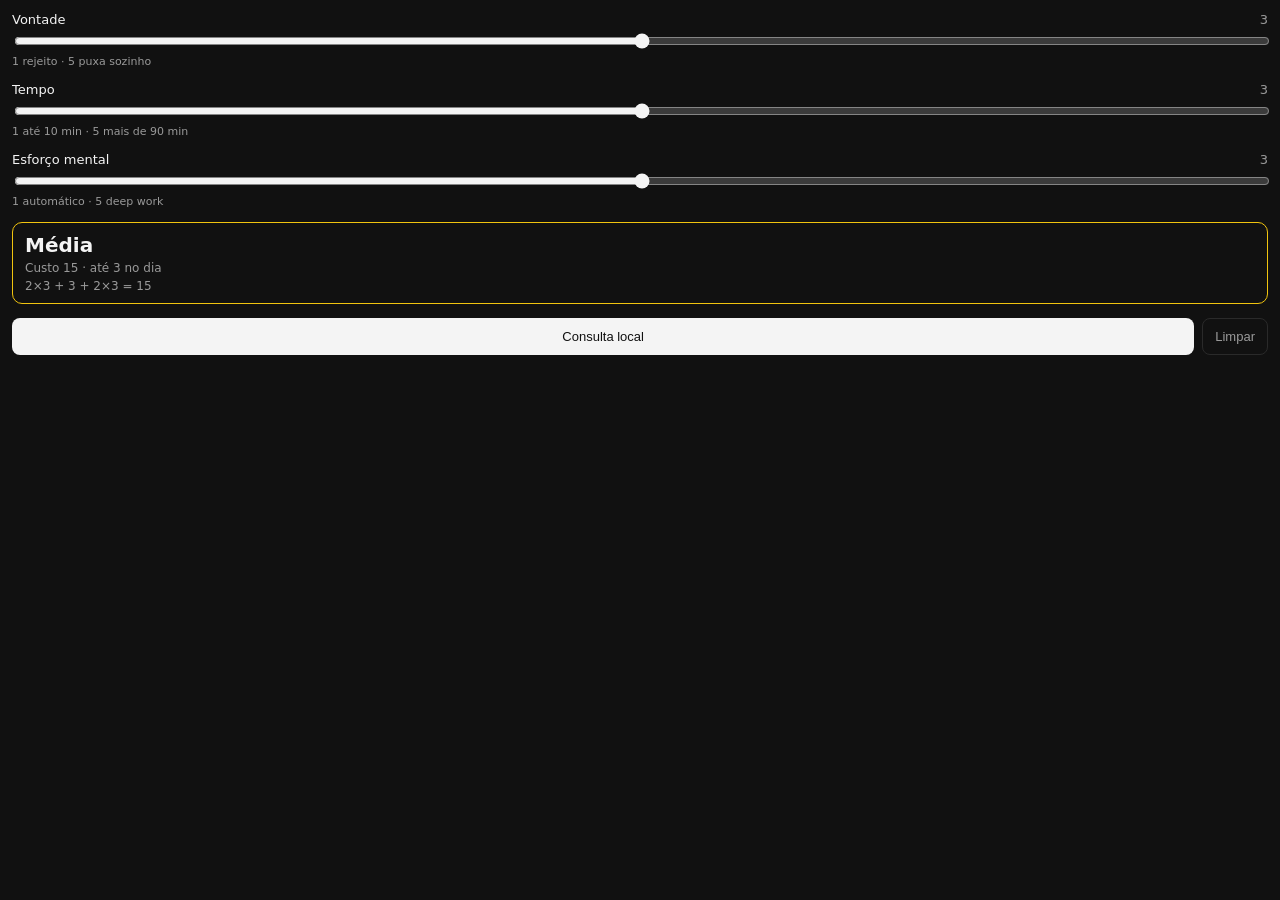
==== calc.html @ 3c72faa1 "Add Trello Power-Up Energia 5-3-1" ====
<!DOCTYPE html>
<html lang="pt-BR">
  <head>
    <meta charset="utf-8" />
    <meta name="viewport" content="width=device-width, initial-scale=1" />
    <title>Calcular energia</title>
    <link rel="stylesheet" href="./style.css" />
  </head>
  <body>
    <div id="app">
      <form id="form">
        <label class="row">
          <span class="k">Vontade</span>
          <span class="n" id="vontade-n">3</span>
          <input id="vontade" type="range" min="1" max="5" step="1" value="3" />
          <small>1 rejeito · 5 puxa sozinho</small>
        </label>
        <label class="row">
          <span class="k">Tempo</span>
          <span class="n" id="tempo-n">3</span>
          <input id="tempo" type="range" min="1" max="5" step="1" value="3" />
          <small>1 até 10 min · 5 mais de 90 min</small>
        </label>
        <label class="row">
          <span class="k">Esforço mental</span>
          <span class="n" id="esforco-n">3</span>
          <input id="esforco" type="range" min="1" max="5" step="1" value="3" />
          <small>1 automático · 5 deep work</small>
        </label>
        <div id="resultado" class="resultado" hidden>
          <p id="nivel"></p>
          <p id="custo"></p>
          <p id="conta"></p>
          <p id="motivo" hidden></p>
        </div>
        <div class="acoes">
          <button class="prim" id="salvar" type="submit">Salvar no card</button>
          <button class="ghost" id="limpar" type="button">Limpar</button>
        </div>
      </form>
    </div>
    <script src="https://p.trellocdn.com/power-up.min.js"></script>
    <script src="./js/formula.js"></script>
    <script src="./js/calc.js"></script>
  </body>
</html>
---- style.css ----
:root {
  --bg: #111111;
  --ink: #f4f4f4;
  --muted: #9a9a9a;
  --line: #2a2a2a;
  --baixa: #2ecc71;
  --media: #f1c40f;
  --alta: #e74c3c;
  font-family: ui-sans-serif, system-ui, -apple-system, Segoe UI, sans-serif;
}

* { box-sizing: border-box; }
html, body {
  margin: 0;
  background: var(--bg);
  color: var(--ink);
}

#app { padding: 12px; }

label.row {
  display: grid;
  grid-template-columns: 1fr auto;
  gap: 4px 12px;
  margin: 0 0 14px;
  font-size: 13px;
}

label.row span.k { color: var(--ink); }
label.row span.n {
  font-variant-numeric: tabular-nums;
  color: var(--muted);
}
label.row small {
  grid-column: 1 / -1;
  color: var(--muted);
  font-size: 11px;
}

input[type="range"] {
  grid-column: 1 / -1;
  width: 100%;
  accent-color: #f4f4f4;
}

.resultado {
  border: 1px solid var(--line);
  border-radius: 10px;
  padding: 10px 12px;
  margin: 8px 0 14px;
}
.resultado.baixa { border-color: var(--baixa); }
.resultado.media { border-color: var(--media); }
.resultado.alta { border-color: var(--alta); }

#nivel { font-size: 20px; font-weight: 700; margin: 0; }
#custo, #conta, #motivo {
  margin: 4px 0 0;
  font-size: 12px;
  color: var(--muted);
}

.acoes { display: flex; gap: 8px; }

button {
  border: 0;
  border-radius: 8px;
  padding: 10px 12px;
  font-size: 13px;
  cursor: pointer;
}
button.prim { background: #f4f4f4; color: #111; flex: 1; }
button.ghost {
  background: transparent;
  color: var(--muted);
  border: 1px solid var(--line);
}

.box {
  border: 1px solid var(--line);
  border-radius: 8px;
  padding: 10px 12px;
  display: flex;
  flex-direction: column;
  gap: 2px;
  font-size: 13px;
}
.box.vazia { color: var(--muted); }
.box.baixa { border-color: var(--baixa); }
.box.media { border-color: var(--media); }
.box.alta { border-color: var(--alta); }
.box span { color: var(--muted); font-size: 12px; }
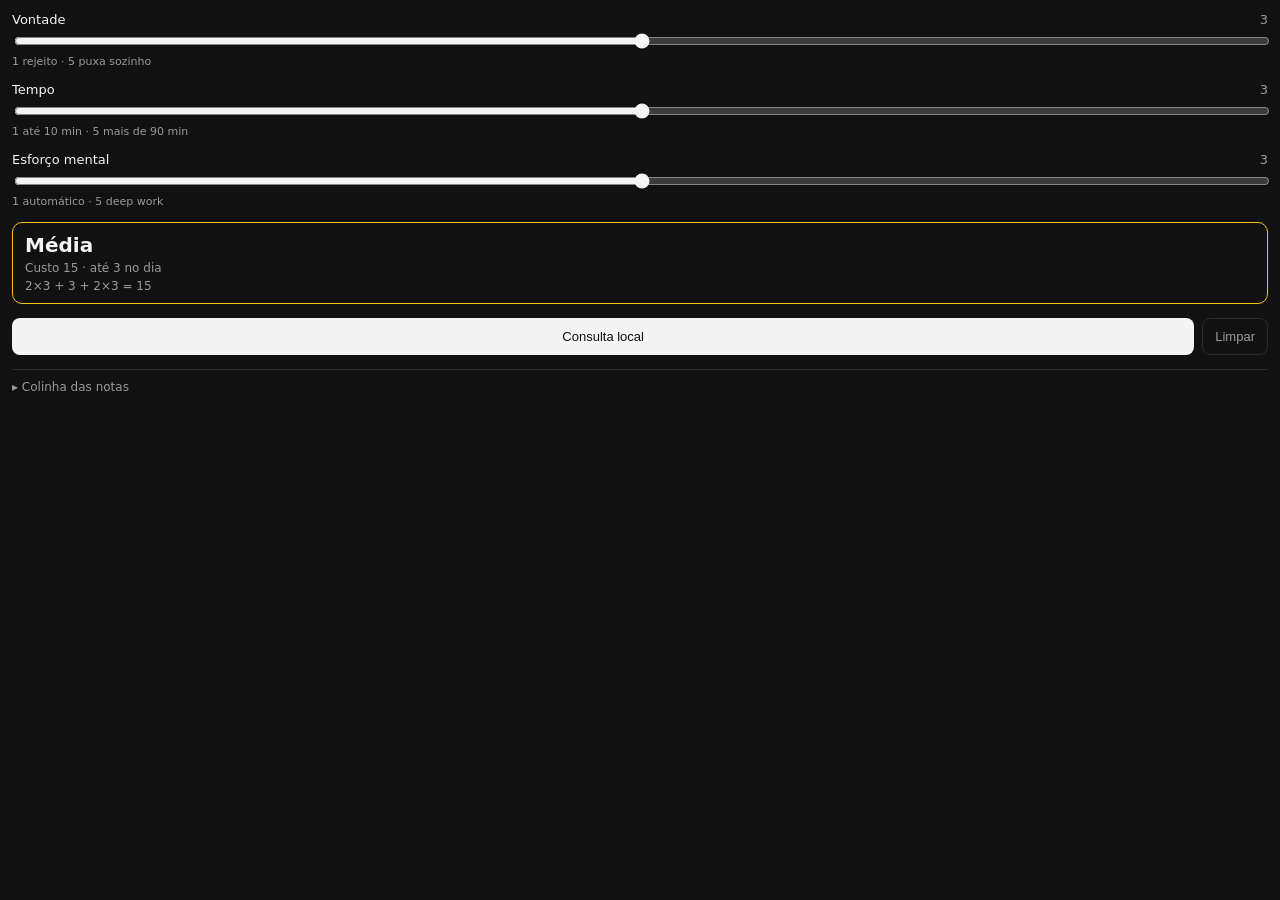
==== commit 186fbc1d: "Add cheat sheet for 1-5 scores in calculator popup" ====
--- a/calc.html
+++ b/calc.html
@@ -27,16 +27,46 @@
           <input id="esforco" type="range" min="1" max="5" step="1" value="3" />
           <small>1 automático · 5 deep work</small>
         </label>
+
         <div id="resultado" class="resultado" hidden>
           <p id="nivel"></p>
           <p id="custo"></p>
           <p id="conta"></p>
           <p id="motivo" hidden></p>
         </div>
+
         <div class="acoes">
           <button class="prim" id="salvar" type="submit">Salvar no card</button>
           <button class="ghost" id="limpar" type="button">Limpar</button>
         </div>
+
+        <details id="colinha" class="colinha">
+          <summary>Colinha das notas</summary>
+          <p><strong>Vontade</strong></p>
+          <ul>
+            <li>1 rejeito, adio sempre</li>
+            <li>2 só obrigação</li>
+            <li>3 neutro</li>
+            <li>4 quero fazer</li>
+            <li>5 puxa sozinho</li>
+          </ul>
+          <p><strong>Tempo</strong> (bloco contínuo)</p>
+          <ul>
+            <li>1 até 10 min</li>
+            <li>2 10–25 min</li>
+            <li>3 25–45 min</li>
+            <li>4 45–90 min</li>
+            <li>5 mais de 90 min · quebre</li>
+          </ul>
+          <p><strong>Esforço mental</strong></p>
+          <ul>
+            <li>1 automático</li>
+            <li>2 atenção leve</li>
+            <li>3 caminho conhecido</li>
+            <li>4 criar, decidir, resolver</li>
+            <li>5 deep work, começar do zero</li>
+          </ul>
+        </details>
       </form>
     </div>
     <script src="https://p.trellocdn.com/power-up.min.js"></script>
--- a/style.css
+++ b/style.css
@@ -17,6 +17,12 @@
 }
 
 #app { padding: 12px; }
+
+h1 {
+  font-size: 15px;
+  font-weight: 600;
+  margin: 0 0 12px;
+}
 
 label.row {
   display: grid;
@@ -60,7 +66,10 @@
   color: var(--muted);
 }
 
-.acoes { display: flex; gap: 8px; }
+.acoes {
+  display: flex;
+  gap: 8px;
+}
 
 button {
   border: 0;
@@ -69,7 +78,11 @@
   font-size: 13px;
   cursor: pointer;
 }
-button.prim { background: #f4f4f4; color: #111; flex: 1; }
+button.prim {
+  background: #f4f4f4;
+  color: #111;
+  flex: 1;
+}
 button.ghost {
   background: transparent;
   color: var(--muted);
@@ -90,3 +103,29 @@
 .box.media { border-color: var(--media); }
 .box.alta { border-color: var(--alta); }
 .box span { color: var(--muted); font-size: 12px; }
+
+.colinha {
+  margin-top: 14px;
+  border-top: 1px solid var(--line);
+  padding-top: 10px;
+}
+.colinha summary {
+  cursor: pointer;
+  color: var(--muted);
+  font-size: 12px;
+  list-style: none;
+}
+.colinha summary::-webkit-details-marker { display: none; }
+.colinha summary::before { content: "▸ "; }
+.colinha[open] summary::before { content: "▾ "; }
+.colinha p {
+  margin: 10px 0 4px;
+  font-size: 12px;
+}
+.colinha ul {
+  margin: 0;
+  padding-left: 18px;
+  color: var(--muted);
+  font-size: 12px;
+}
+.colinha li { margin: 2px 0; }
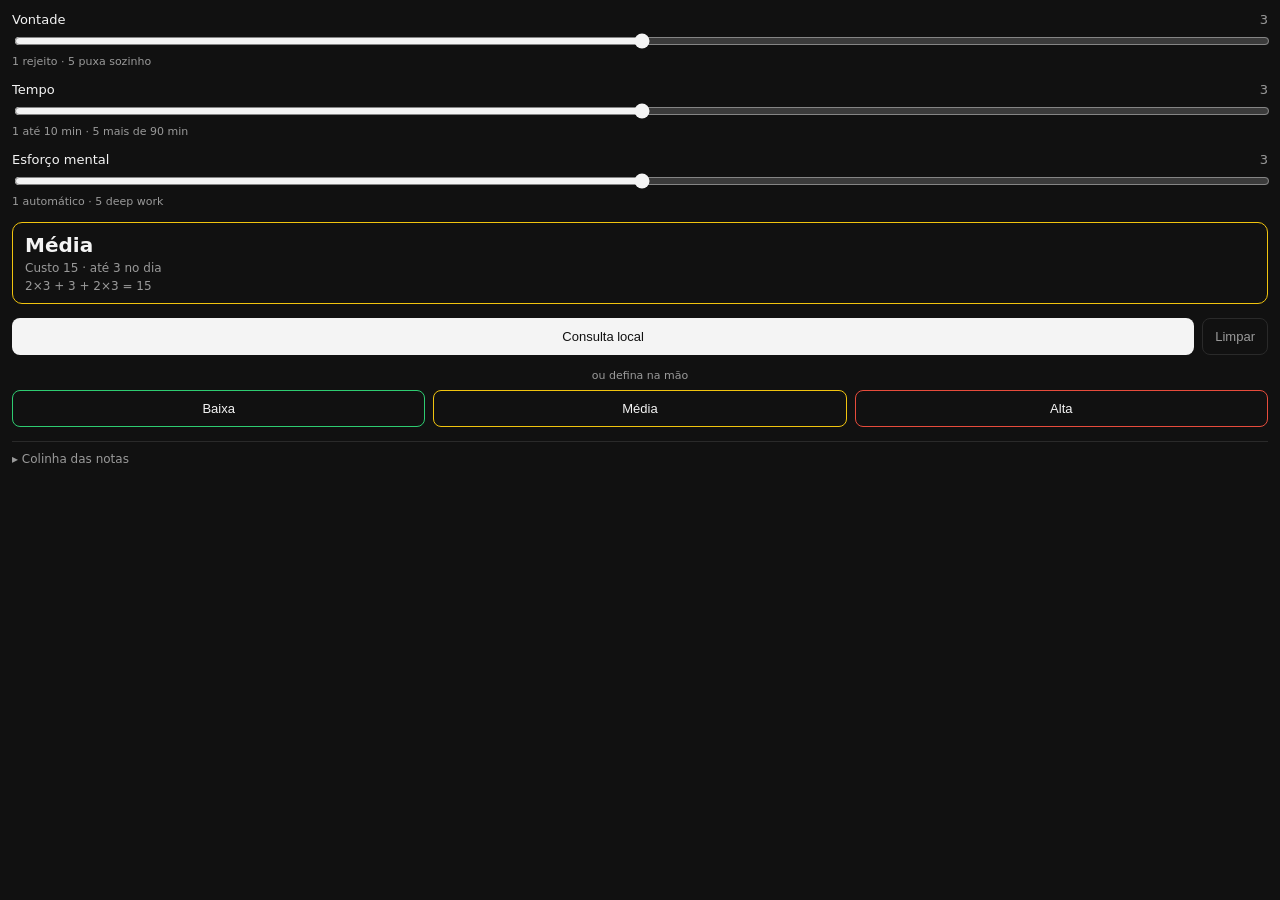
==== commit 29b05741: "Allow manual Baixa/Media/Alta without formula" ====
--- a/calc.html
+++ b/calc.html
@@ -27,19 +27,22 @@
           <input id="esforco" type="range" min="1" max="5" step="1" value="3" />
           <small>1 automático · 5 deep work</small>
         </label>
-
         <div id="resultado" class="resultado" hidden>
           <p id="nivel"></p>
           <p id="custo"></p>
           <p id="conta"></p>
           <p id="motivo" hidden></p>
         </div>
-
         <div class="acoes">
-          <button class="prim" id="salvar" type="submit">Salvar no card</button>
+          <button class="prim" id="salvar" type="submit">Salvar cálculo</button>
           <button class="ghost" id="limpar" type="button">Limpar</button>
         </div>
-
+        <p class="ou">ou defina na mão</p>
+        <div class="acoes manual">
+          <button class="forcar baixa" type="button" data-nivel="baixa">Baixa</button>
+          <button class="forcar media" type="button" data-nivel="media">Média</button>
+          <button class="forcar alta" type="button" data-nivel="alta">Alta</button>
+        </div>
         <details id="colinha" class="colinha">
           <summary>Colinha das notas</summary>
           <p><strong>Vontade</strong></p>
--- a/style.css
+++ b/style.css
@@ -8,22 +8,9 @@
   --alta: #e74c3c;
   font-family: ui-sans-serif, system-ui, -apple-system, Segoe UI, sans-serif;
 }
-
 * { box-sizing: border-box; }
-html, body {
-  margin: 0;
-  background: var(--bg);
-  color: var(--ink);
-}
-
+html, body { margin: 0; background: var(--bg); color: var(--ink); }
 #app { padding: 12px; }
-
-h1 {
-  font-size: 15px;
-  font-weight: 600;
-  margin: 0 0 12px;
-}
-
 label.row {
   display: grid;
   grid-template-columns: 1fr auto;
@@ -31,101 +18,37 @@
   margin: 0 0 14px;
   font-size: 13px;
 }
-
 label.row span.k { color: var(--ink); }
-label.row span.n {
-  font-variant-numeric: tabular-nums;
-  color: var(--muted);
-}
-label.row small {
-  grid-column: 1 / -1;
-  color: var(--muted);
-  font-size: 11px;
-}
-
-input[type="range"] {
-  grid-column: 1 / -1;
-  width: 100%;
-  accent-color: #f4f4f4;
-}
-
-.resultado {
-  border: 1px solid var(--line);
-  border-radius: 10px;
-  padding: 10px 12px;
-  margin: 8px 0 14px;
-}
+label.row span.n { font-variant-numeric: tabular-nums; color: var(--muted); }
+label.row small { grid-column: 1 / -1; color: var(--muted); font-size: 11px; }
+input[type="range"] { grid-column: 1 / -1; width: 100%; accent-color: #f4f4f4; }
+.resultado { border: 1px solid var(--line); border-radius: 10px; padding: 10px 12px; margin: 8px 0 14px; }
 .resultado.baixa { border-color: var(--baixa); }
 .resultado.media { border-color: var(--media); }
 .resultado.alta { border-color: var(--alta); }
-
 #nivel { font-size: 20px; font-weight: 700; margin: 0; }
-#custo, #conta, #motivo {
-  margin: 4px 0 0;
-  font-size: 12px;
-  color: var(--muted);
-}
-
-.acoes {
-  display: flex;
-  gap: 8px;
-}
-
-button {
-  border: 0;
-  border-radius: 8px;
-  padding: 10px 12px;
-  font-size: 13px;
-  cursor: pointer;
-}
-button.prim {
-  background: #f4f4f4;
-  color: #111;
-  flex: 1;
-}
-button.ghost {
-  background: transparent;
-  color: var(--muted);
-  border: 1px solid var(--line);
-}
-
-.box {
-  border: 1px solid var(--line);
-  border-radius: 8px;
-  padding: 10px 12px;
-  display: flex;
-  flex-direction: column;
-  gap: 2px;
-  font-size: 13px;
-}
+#custo, #conta, #motivo { margin: 4px 0 0; font-size: 12px; color: var(--muted); }
+.acoes { display: flex; gap: 8px; }
+button { border: 0; border-radius: 8px; padding: 10px 12px; font-size: 13px; cursor: pointer; }
+button.prim { background: #f4f4f4; color: #111; flex: 1; }
+button.ghost { background: transparent; color: var(--muted); border: 1px solid var(--line); }
+.box { border: 1px solid var(--line); border-radius: 8px; padding: 10px 12px; display: flex; flex-direction: column; gap: 2px; font-size: 13px; }
 .box.vazia { color: var(--muted); }
 .box.baixa { border-color: var(--baixa); }
 .box.media { border-color: var(--media); }
 .box.alta { border-color: var(--alta); }
 .box span { color: var(--muted); font-size: 12px; }
-
-.colinha {
-  margin-top: 14px;
-  border-top: 1px solid var(--line);
-  padding-top: 10px;
-}
-.colinha summary {
-  cursor: pointer;
-  color: var(--muted);
-  font-size: 12px;
-  list-style: none;
-}
+.ou { margin: 14px 0 8px; text-align: center; color: var(--muted); font-size: 11px; }
+.acoes.manual { margin-bottom: 4px; }
+button.forcar { flex: 1; border: 1px solid var(--line); background: transparent; color: var(--ink); }
+button.forcar.baixa { border-color: var(--baixa); }
+button.forcar.media { border-color: var(--media); }
+button.forcar.alta { border-color: var(--alta); }
+.colinha { margin-top: 14px; border-top: 1px solid var(--line); padding-top: 10px; }
+.colinha summary { cursor: pointer; color: var(--muted); font-size: 12px; list-style: none; }
 .colinha summary::-webkit-details-marker { display: none; }
 .colinha summary::before { content: "▸ "; }
 .colinha[open] summary::before { content: "▾ "; }
-.colinha p {
-  margin: 10px 0 4px;
-  font-size: 12px;
-}
-.colinha ul {
-  margin: 0;
-  padding-left: 18px;
-  color: var(--muted);
-  font-size: 12px;
-}
+.colinha p { margin: 10px 0 4px; font-size: 12px; }
+.colinha ul { margin: 0; padding-left: 18px; color: var(--muted); font-size: 12px; }
 .colinha li { margin: 2px 0; }
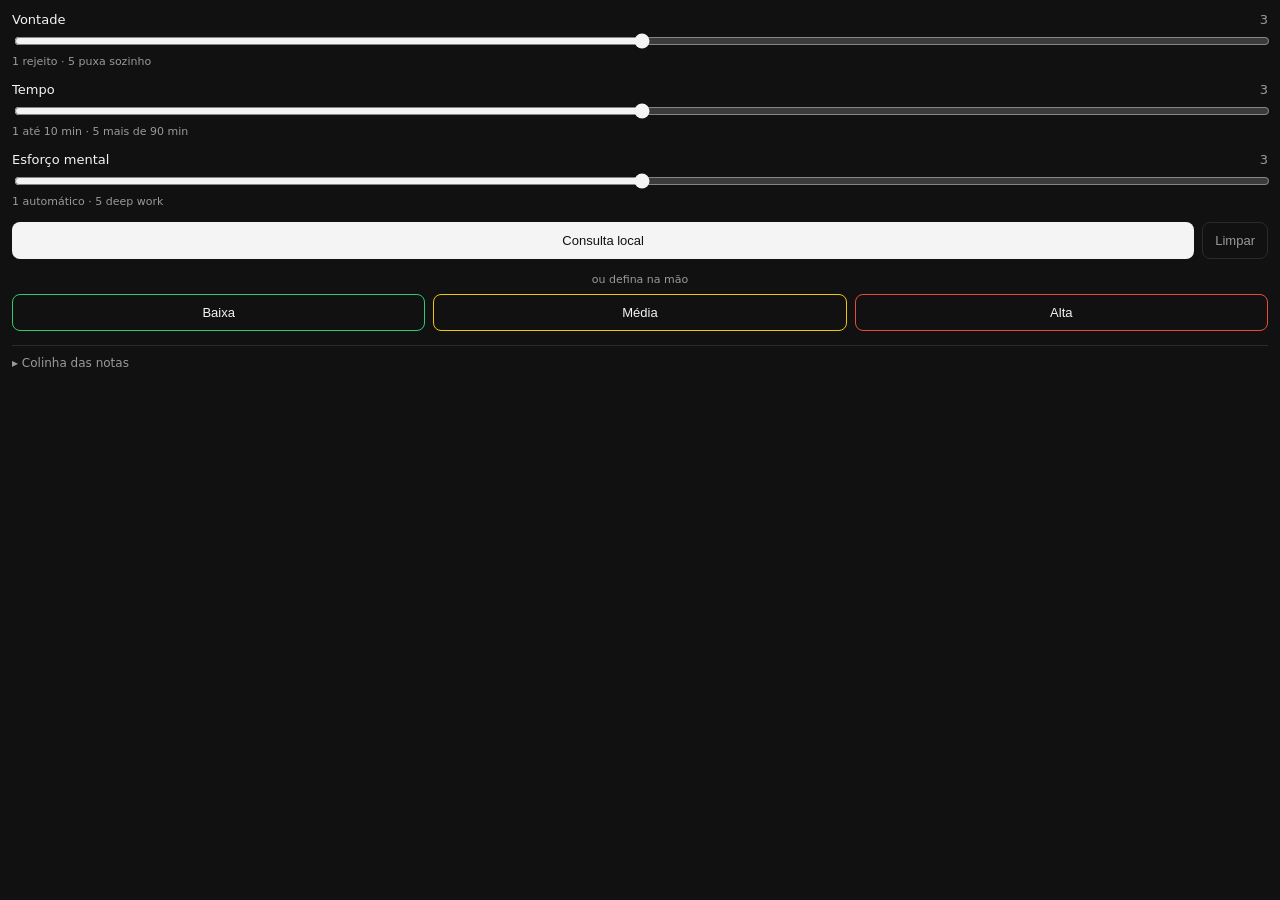
==== commit 4871daab: "Hide live energy result while dragging sliders" ====
--- a/calc.html
+++ b/calc.html
@@ -27,12 +27,6 @@
           <input id="esforco" type="range" min="1" max="5" step="1" value="3" />
           <small>1 automático · 5 deep work</small>
         </label>
-        <div id="resultado" class="resultado" hidden>
-          <p id="nivel"></p>
-          <p id="custo"></p>
-          <p id="conta"></p>
-          <p id="motivo" hidden></p>
-        </div>
         <div class="acoes">
           <button class="prim" id="salvar" type="submit">Salvar cálculo</button>
           <button class="ghost" id="limpar" type="button">Limpar</button>
